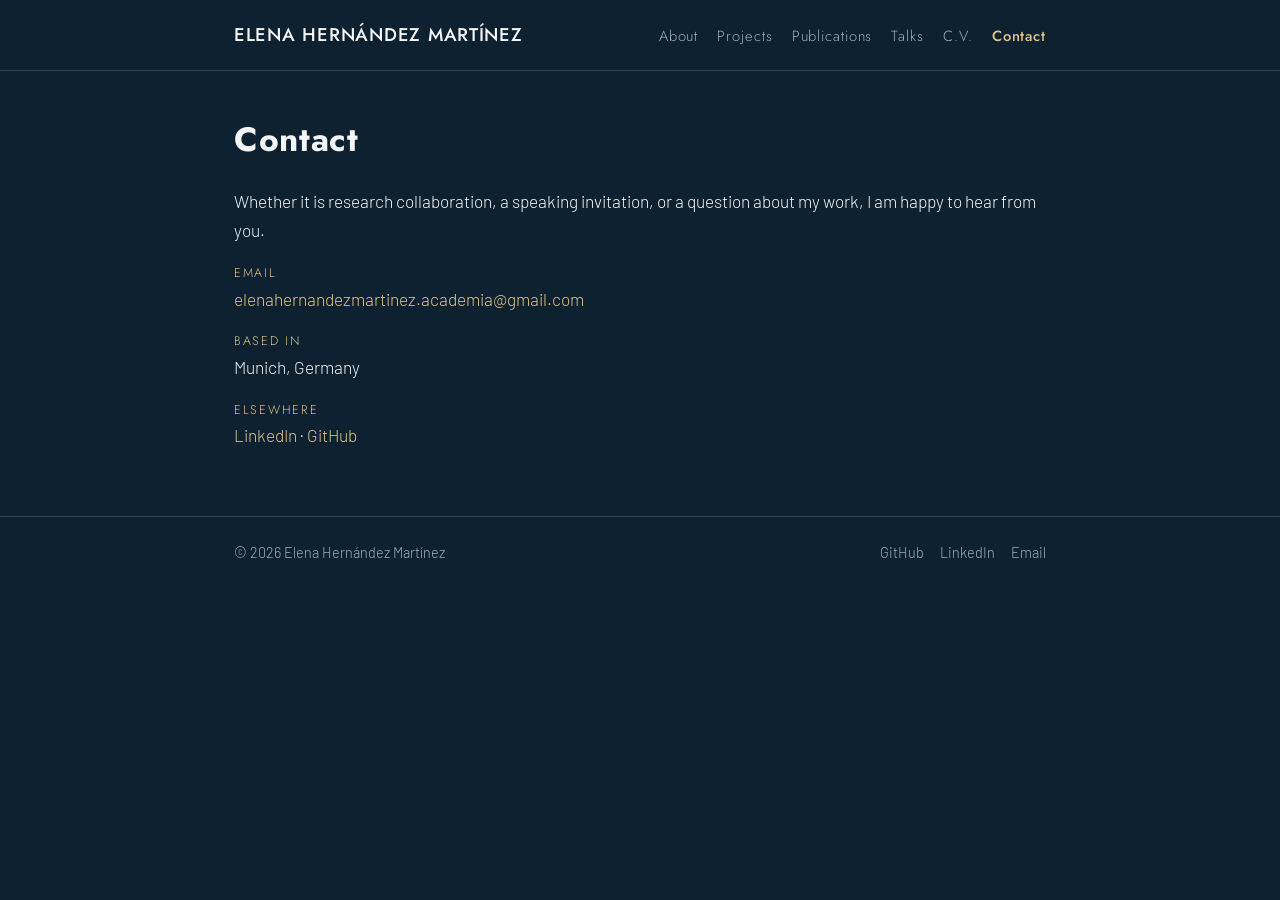
==== contact.html @ 3e2dbad7 "Personal website: initial version Ported from the Wix site with a redesigned homepage (full-screen h" ====
<!DOCTYPE html>
<html lang="en">
<head>
  <meta charset="UTF-8">
  <meta name="viewport" content="width=device-width, initial-scale=1.0">
  <title>Contact · Elena Hernández Martínez</title>
  <link rel="stylesheet" href="css/style.css">
</head>
<body>
  <header>
    <div class="container">
      <a class="site-title" href="index.html">Elena Hernández Martínez</a>
      <nav>
        <a href="index.html">About</a>
        <a href="projects.html">Projects</a>
        <!-- TODO: replace with your actual Google Scholar profile URL -->
        <a href="https://scholar.google.com/citations?user=YOUR_SCHOLAR_ID" target="_blank" rel="noopener">Publications</a>
        <a href="talks.html">Talks</a>
        <a href="cv.html">C.V.</a>
        <a href="contact.html" class="active">Contact</a>
      </nav>
    </div>
  </header>

  <main>
    <div class="container">
      <h1>Contact</h1>
      <p>
        Whether it is research collaboration, a speaking invitation, or a question
        about my work, I am happy to hear from you.
      </p>

      <span class="fact">
        <span class="fact-label">Email</span>
        <a href="mailto:elenahernandezmartinez.academia@gmail.com">elenahernandezmartinez.academia@gmail.com</a>
      </span>
      <span class="fact">
        <span class="fact-label">Based in</span>
        Munich, Germany
      </span>
      <span class="fact">
        <span class="fact-label">Elsewhere</span>
        <a href="https://www.linkedin.com/in/elenahernandezmartinez" target="_blank" rel="noopener">LinkedIn</a> ·
        <a href="https://github.com/EHernandez-dev" target="_blank" rel="noopener">GitHub</a>
      </span>
    </div>
  </main>

  <footer>
    <div class="container">
      <span>© 2026 Elena Hernández Martínez</span>
      <div class="social-links">
        <a href="https://github.com/EHernandez-dev" target="_blank" rel="noopener">GitHub</a>
        <a href="https://www.linkedin.com/in/elenahernandezmartinez" target="_blank" rel="noopener">LinkedIn</a>
        <a href="mailto:elenahernandezmartinez.academia@gmail.com">Email</a>
      </div>
    </div>
  </footer>
</body>
</html>
---- css/style.css ----
/* Theme ported from the original Wix site:
   navy #0d2130 / #0e2f4c, slate #58758c / #9db1bf, gold accent #e4c58a,
   Futura-style headings (Jost), DIN-style body (Barlow) */

@import url('https://fonts.googleapis.com/css2?family=Jost:wght@400;500;700&family=Barlow:wght@300;400;600&display=swap');

:root {
  --bg: #0d2130;
  --bg-alt: #0e2f4c;
  --text: #f4f6f8;
  --muted: #9db1bf;
  --slate: #58758c;
  --accent: #e4c58a;
  --accent-hover: #f0d7a8;
  --border: rgba(157, 177, 191, 0.25);
  --card-bg: #0e2f4c;
  --heading-font: "Jost", "Futura", sans-serif;
  --body-font: "Barlow", "DIN Next", sans-serif;
}

* {
  margin: 0;
  padding: 0;
  box-sizing: border-box;
}

body {
  font-family: var(--body-font);
  font-weight: 300;
  background: var(--bg);
  color: var(--text);
  line-height: 1.7;
  font-size: 1.08rem;
}

a {
  color: var(--accent);
  text-decoration: none;
}

a:hover {
  color: var(--accent-hover);
  text-decoration: underline;
}

.container {
  max-width: 860px;
  margin: 0 auto;
  padding: 0 1.5rem;
}

/* Header and navigation */
header {
  position: sticky;
  top: 0;
  z-index: 100;
  border-bottom: 1px solid var(--border);
  padding: 1.2rem 0;
  background: var(--bg);
}

header .container {
  display: flex;
  flex-wrap: wrap;
  align-items: baseline;
  justify-content: space-between;
  gap: 0.8rem;
}

.site-title {
  font-family: var(--heading-font);
  font-size: 1.15rem;
  font-weight: 500;
  letter-spacing: 0.04em;
  text-transform: uppercase;
  color: var(--text);
}

.site-title:hover {
  text-decoration: none;
  color: var(--accent);
}

nav {
  display: flex;
  flex-wrap: wrap;
  gap: 1.2rem;
  font-family: var(--heading-font);
  font-size: 0.92rem;
  letter-spacing: 0.06em;
}

nav a {
  color: var(--muted);
}

nav a:hover {
  color: var(--accent);
  text-decoration: none;
}

nav a.active {
  color: var(--accent);
  font-weight: 500;
}

/* Hero (homepage): full-screen cosmic web, name centered, fades to soft white */
.hero {
  position: relative;
  min-height: 100vh;
  background: url("../assets/hero-bg.jpg") center / cover no-repeat;
  display: flex;
  flex-direction: column;
}

.hero::before {
  content: "";
  position: absolute;
  inset: 0;
  background: linear-gradient(
    180deg,
    rgba(13, 33, 48, 0.7) 0%,
    rgba(13, 33, 48, 0.25) 35%,
    rgba(13, 33, 48, 0) 48%,
    rgba(13, 33, 48, 0.08) 60%,
    rgba(13, 33, 48, 0.22) 70%,
    rgba(13, 33, 48, 0.45) 79%,
    rgba(13, 33, 48, 0.7) 87%,
    rgba(13, 33, 48, 0.9) 94%,
    #0d2130 100%
  );
}

.hero header {
  position: fixed;
  top: 0;
  left: 0;
  right: 0;
  background: transparent;
  border-bottom: 1px solid rgba(255, 255, 255, 0.15);
  transition: background 0.25s ease, border-color 0.25s ease;
}

.hero header.solid {
  background: rgba(13, 33, 48, 0.92);
  border-color: var(--border);
  backdrop-filter: blur(6px);
  -webkit-backdrop-filter: blur(6px);
}

.hero-text {
  position: relative;
  margin: auto;
  text-align: center;
  padding: 2rem 0;
}

.hero-text h1 {
  font-size: clamp(1.5rem, 4.6vw, 3.6rem);
  font-weight: 500;
  white-space: nowrap;
  line-height: 1.12;
  margin-bottom: 0.8rem;
  color: #fff;
  text-shadow: 0 2px 20px rgba(13, 33, 48, 0.85);
}

.hero-text .tagline {
  color: var(--accent);
  font-family: var(--heading-font);
  font-weight: 400;
  letter-spacing: 0.2em;
  text-transform: uppercase;
  font-size: 1.02rem;
  margin: 0;
  text-shadow: 0 1px 12px rgba(13, 33, 48, 0.9);
}

.hero-scroll {
  position: relative;
  align-self: center;
  margin-bottom: 1.1rem;
  color: var(--slate);
  font-size: 1.4rem;
  animation: hero-bob 2s ease-in-out infinite;
}

@keyframes hero-bob {
  0%, 100% { transform: translateY(0); }
  50% { transform: translateY(8px); }
}

/* Main content */
main {
  padding: 2.5rem 0 3rem;
}

h1,
h2,
h3 {
  font-family: var(--heading-font);
  letter-spacing: 0.02em;
}

h1 {
  font-size: 2.1rem;
  font-weight: 700;
  margin-bottom: 1.2rem;
}

h2 {
  font-size: 1.4rem;
  font-weight: 500;
  color: var(--accent);
  margin: 2.2rem 0 0.8rem;
}

h3 {
  font-size: 1.12rem;
  font-weight: 500;
  margin: 1.4rem 0 0.5rem;
}

p {
  margin-bottom: 1rem;
}

.subtitle {
  color: var(--muted);
  font-size: 1.15rem;
  margin-top: -0.8rem;
  margin-bottom: 1.5rem;
}

/* About section on homepage */
.intro {
  display: flex;
  gap: 2.5rem;
  align-items: center;
  flex-wrap: wrap;
}

.intro-text {
  flex: 1 1 380px;
}

.profile-photo {
  width: 220px;
  height: 220px;
  object-fit: cover;
  border-radius: 50%;
  border: 3px solid var(--accent);
  flex-shrink: 0;
}

/* Cards for simulations overview */
.card-grid {
  display: grid;
  grid-template-columns: repeat(auto-fit, minmax(220px, 1fr));
  gap: 1.2rem;
  margin-top: 1.5rem;
}

.card {
  display: block;
  background: var(--card-bg);
  border: 1px solid var(--border);
  border-radius: 10px;
  overflow: hidden;
  color: var(--text);
  transition: border-color 0.15s ease, transform 0.15s ease;
}

.card:hover {
  text-decoration: none;
  color: var(--text);
  border-color: var(--accent);
  transform: translateY(-2px);
}

.card img {
  width: 100%;
  aspect-ratio: 16 / 10;
  object-fit: cover;
  display: block;
  background: var(--bg-alt);
}

.card-body {
  padding: 0.9rem 1rem;
}

.card-body h3 {
  margin: 0 0 0.3rem;
}

.card-body p {
  margin: 0;
  color: var(--muted);
  font-size: 0.92rem;
}

/* Theme carousel (Projects page): full-bleed rotating strip under the header */
.banner-img {
  position: absolute;
  inset: 0;
  background-size: cover;
  background-position: center;
}

.carousel {
  position: relative;
  min-height: 45vh;
  overflow: hidden;
  border-bottom: 1px solid var(--border);
}

.carousel .slide {
  position: absolute;
  inset: 0;
  display: flex;
  align-items: flex-end;
  opacity: 0;
  transition: opacity 0.9s ease;
}

.carousel .slide.active {
  opacity: 1;
}

.carousel .slide::before {
  content: "";
  position: absolute;
  inset: 0;
  background: linear-gradient(180deg, rgba(13, 33, 48, 0.1) 30%, rgba(13, 33, 48, 0.88) 100%);
  z-index: 1;
}

.carousel .banner-text {
  position: relative;
  z-index: 2;
  width: 100%;
  max-width: 860px;
  margin: 0 auto;
  padding: 0 1.5rem 1.8rem;
}

.carousel .banner-text h2 {
  margin: 0 0 0.3rem;
  color: #fff;
}

.carousel .banner-text p {
  margin: 0;
  color: var(--muted);
  max-width: 60ch;
}

/* Ken Burns: slow zoom while a slide is active */
.carousel .slide .banner-img {
  transform: scale(1);
}

.carousel .slide.active .banner-img {
  animation: kenburns 7s ease-out forwards;
}

@keyframes kenburns {
  from { transform: scale(1); }
  to { transform: scale(1.08); }
}

@media (prefers-reduced-motion: reduce) {
  .carousel .slide.active .banner-img {
    animation: none;
  }
}

.slide-kicker {
  display: block;
  font-family: var(--heading-font);
  color: var(--accent);
  font-size: 0.78rem;
  letter-spacing: 0.16em;
  text-transform: uppercase;
  margin-bottom: 0.4rem;
}

.carousel-ctrl {
  position: absolute;
  bottom: 1rem;
  left: 1.4rem;
  z-index: 3;
  display: flex;
  align-items: center;
  gap: 0.7rem;
  font-family: var(--heading-font);
  color: var(--muted);
  font-size: 0.85rem;
  letter-spacing: 0.1em;
}

.carousel-ctrl button {
  border: 1px solid var(--accent);
  background: rgba(13, 33, 48, 0.55);
  color: var(--accent);
  border-radius: 50%;
  width: 30px;
  height: 30px;
  cursor: pointer;
  font-size: 0.9rem;
}

.carousel-ctrl button:hover {
  background: rgba(228, 197, 138, 0.25);
}

.carousel-dots {
  position: absolute;
  bottom: 1.1rem;
  right: 1.4rem;
  z-index: 3;
  display: flex;
  gap: 0.5rem;
}

.carousel-dots button {
  width: 11px;
  height: 11px;
  border-radius: 50%;
  border: 1px solid var(--accent);
  background: transparent;
  cursor: pointer;
  padding: 0;
}

.carousel-dots button.on {
  background: var(--accent);
}

/* Project list (Projects page) */
.section-label {
  font-family: var(--heading-font);
  color: var(--slate);
  font-size: 0.85rem;
  letter-spacing: 0.16em;
  text-transform: uppercase;
  margin: 2.5rem 0 0.6rem;
}

.list-row {
  display: grid;
  grid-template-columns: 3.2rem 1fr 120px;
  gap: 1.6rem;
  align-items: center;
  padding: 1.4rem 0;
  border-top: 1px solid var(--border);
  color: var(--text);
}

.list-row:last-of-type {
  border-bottom: 1px solid var(--border);
}

.list-row:hover {
  text-decoration: none;
  color: var(--text);
}

.list-row:hover h2 {
  color: var(--accent);
}

@media (max-width: 600px) {
  .list-row {
    grid-template-columns: 2.4rem 1fr;
  }
  .list-thumb {
    display: none;
  }
}

.list-num {
  font-family: var(--heading-font);
  color: var(--slate);
  font-size: 1.5rem;
}

.list-row h2 {
  margin: 0 0 0.25rem;
  color: var(--text);
  font-size: 1.25rem;
  transition: color 0.15s ease;
}

.list-row p {
  margin: 0;
  color: var(--muted);
  font-size: 0.96rem;
}

.list-thumb {
  width: 120px;
  height: 80px;
  border-radius: 8px;
  overflow: hidden;
  border: 1px solid var(--border);
}

.list-thumb > * {
  display: block;
  width: 100%;
  height: 100%;
}

.list-thumb img {
  object-fit: cover;
}

/* Placeholder banner art until real images are added */
.ph-cluster {
  background:
    radial-gradient(circle at 60% 45%, rgba(244, 246, 248, 0.9) 0%, rgba(157, 177, 191, 0.5) 12%, rgba(14, 47, 76, 0) 45%),
    radial-gradient(circle at 30% 65%, rgba(228, 197, 138, 0.5) 0%, rgba(14, 47, 76, 0) 30%),
    radial-gradient(circle at 75% 75%, rgba(157, 177, 191, 0.4) 0%, rgba(14, 47, 76, 0) 25%),
    #0e2f4c;
}

.ph-ml {
  background:
    linear-gradient(rgba(228, 197, 138, 0.15) 1px, transparent 1px),
    linear-gradient(90deg, rgba(228, 197, 138, 0.15) 1px, transparent 1px),
    radial-gradient(circle at 50% 50%, rgba(228, 197, 138, 0.35) 0%, rgba(13, 33, 48, 0) 55%),
    #0e2f4c;
  background-size: 28px 28px, 28px 28px, 100% 100%, 100% 100%;
}

.ph-speech {
  background:
    repeating-linear-gradient(
      90deg,
      rgba(228, 197, 138, 0.55) 0 3px,
      transparent 3px 14px
    ),
    linear-gradient(180deg, rgba(14, 47, 76, 0.2) 0%, rgba(14, 47, 76, 0.9) 100%),
    #0e2f4c;
  background-size: 100% 42%, 100% 100%, 100% 100%;
  background-position: center, center, center;
  background-repeat: no-repeat;
}

/* Talks list */
.talk-list {
  list-style: none;
}

.talk-list li {
  padding: 0.75rem 0;
  border-bottom: 1px solid var(--border);
}

.talk-date {
  color: var(--accent);
  font-family: var(--heading-font);
  font-size: 0.85rem;
  letter-spacing: 0.08em;
  text-transform: uppercase;
  display: block;
}

/* Buttons */
.button {
  display: inline-block;
  background: var(--accent);
  color: var(--bg);
  padding: 0.55rem 1.3rem;
  border-radius: 4px;
  font-family: var(--heading-font);
  font-weight: 500;
  letter-spacing: 0.05em;
  border: none;
  font-size: 1rem;
  cursor: pointer;
}

.button:hover {
  background: var(--accent-hover);
  color: var(--bg);
  text-decoration: none;
}

/* Contact facts */
.fact {
  display: block;
  margin: 1.1rem 0;
}

.fact-label {
  font-family: var(--heading-font);
  color: var(--accent);
  font-size: 0.78rem;
  letter-spacing: 0.14em;
  text-transform: uppercase;
  display: block;
}

/* Figures and media */
figure {
  margin: 1.5rem 0;
}

figure img {
  max-width: 100%;
  border-radius: 8px;
  border: 1px solid var(--border);
}

figcaption {
  color: var(--muted);
  font-size: 0.88rem;
  margin-top: 0.4rem;
}

.video-links {
  display: flex;
  gap: 1rem;
  flex-wrap: wrap;
  margin: 1rem 0;
}

/* Footer */
footer {
  border-top: 1px solid var(--border);
  padding: 1.5rem 0 2rem;
  color: var(--muted);
  font-size: 0.9rem;
}

footer .container {
  display: flex;
  justify-content: space-between;
  flex-wrap: wrap;
  gap: 0.8rem;
}

.social-links {
  display: flex;
  gap: 1rem;
}

.social-links a {
  color: var(--muted);
}

.social-links a:hover {
  color: var(--accent);
}
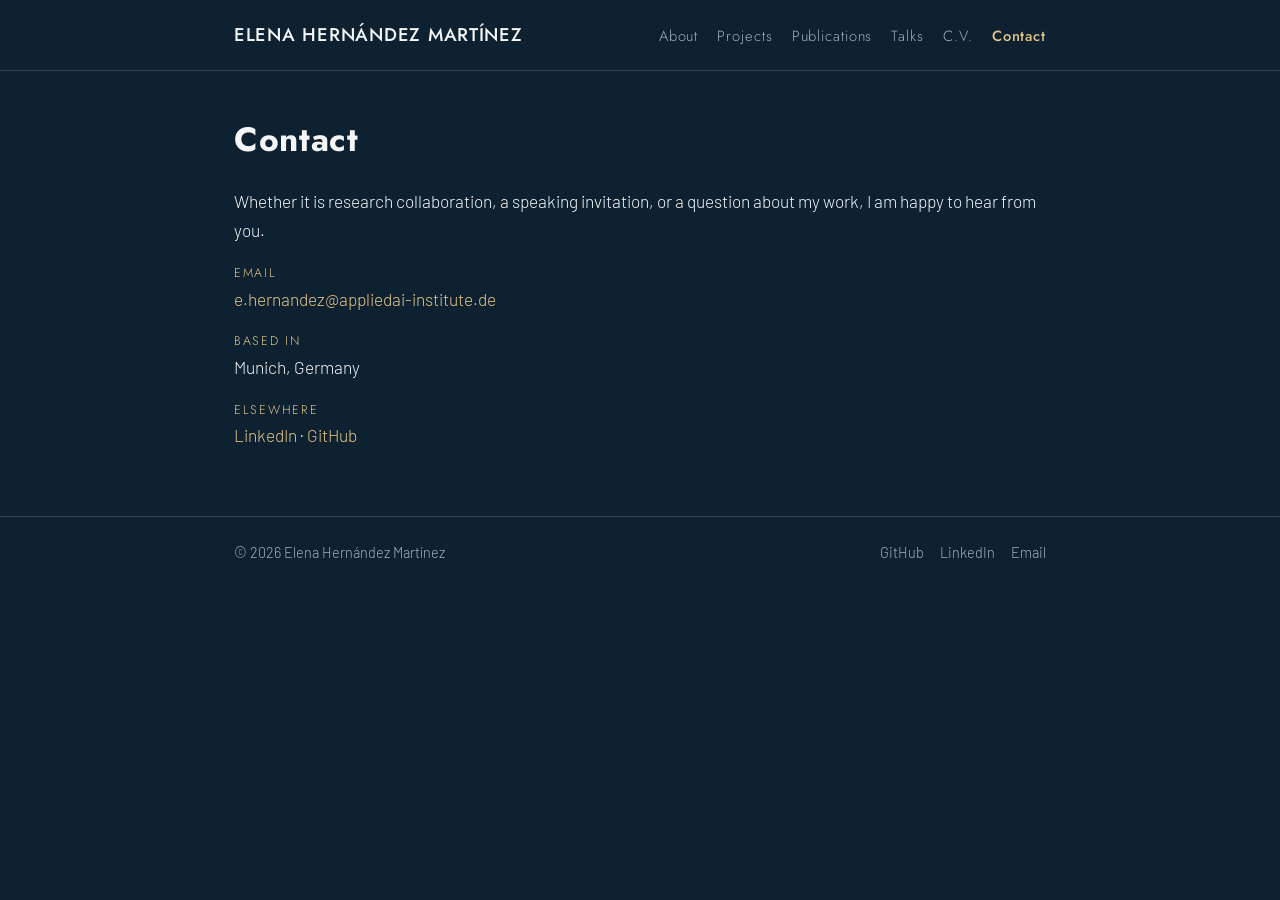
==== commit f8af52e5: "Homepage: About button in hero, welcome heading, new email address - Gold 'About me' button below th" ====
--- a/contact.html
+++ b/contact.html
@@ -32,7 +32,7 @@
 
       <span class="fact">
         <span class="fact-label">Email</span>
-        <a href="mailto:elenahernandezmartinez.academia@gmail.com">elenahernandezmartinez.academia@gmail.com</a>
+        <a href="mailto:e.hernandez@appliedai-institute.de">e.hernandez@appliedai-institute.de</a>
       </span>
       <span class="fact">
         <span class="fact-label">Based in</span>
@@ -52,7 +52,7 @@
       <div class="social-links">
         <a href="https://github.com/EHernandez-dev" target="_blank" rel="noopener">GitHub</a>
         <a href="https://www.linkedin.com/in/elenahernandezmartinez" target="_blank" rel="noopener">LinkedIn</a>
-        <a href="mailto:elenahernandezmartinez.academia@gmail.com">Email</a>
+        <a href="mailto:e.hernandez@appliedai-institute.de">Email</a>
       </div>
     </div>
   </footer>
--- a/css/style.css
+++ b/css/style.css
@@ -22,6 +22,10 @@
   margin: 0;
   padding: 0;
   box-sizing: border-box;
+}
+
+html {
+  scroll-behavior: smooth;
 }
 
 body {
@@ -176,6 +180,10 @@
   text-shadow: 0 1px 12px rgba(13, 33, 48, 0.9);
 }
 
+.hero-cta {
+  margin-top: 1.6rem;
+}
+
 .hero-scroll {
   position: relative;
   align-self: center;
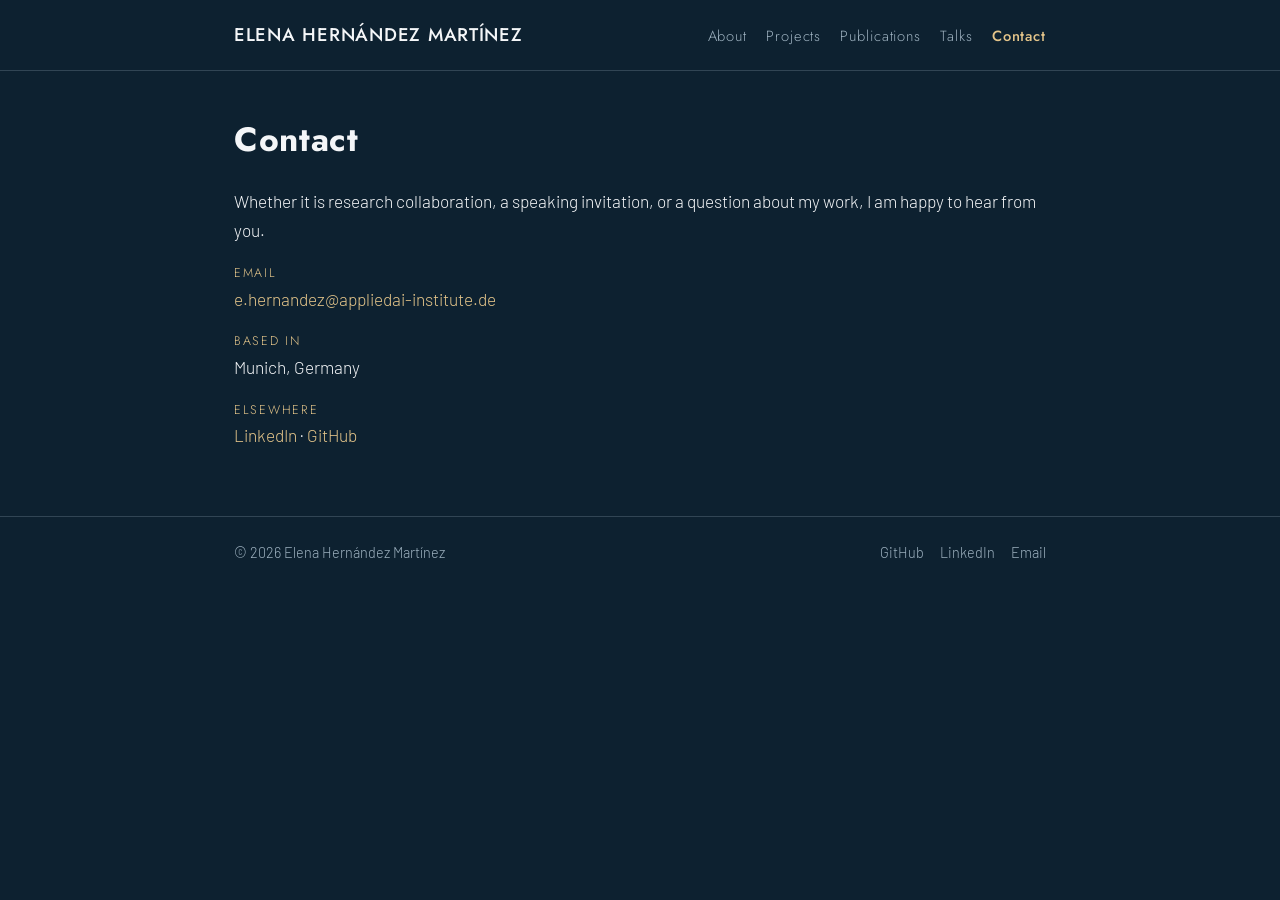
==== commit fb2acaed: "Remove C.V. entry from the navigation" ====
--- a/contact.html
+++ b/contact.html
@@ -13,10 +13,8 @@
       <nav>
         <a href="index.html">About</a>
         <a href="projects.html">Projects</a>
-        <!-- TODO: replace with your actual Google Scholar profile URL -->
-        <a href="https://scholar.google.com/citations?user=YOUR_SCHOLAR_ID" target="_blank" rel="noopener">Publications</a>
+        <a href="https://scholar.google.com/citations?user=gg4NFnoAAAAJ" target="_blank" rel="noopener">Publications</a>
         <a href="talks.html">Talks</a>
-        <a href="cv.html">C.V.</a>
         <a href="contact.html" class="active">Contact</a>
       </nav>
     </div>
--- a/css/style.css
+++ b/css/style.css
@@ -181,21 +181,35 @@
 }
 
 .hero-cta {
-  margin-top: 1.6rem;
-}
-
-.hero-scroll {
-  position: relative;
-  align-self: center;
-  margin-bottom: 1.1rem;
-  color: var(--slate);
-  font-size: 1.4rem;
+  display: inline-flex;
+  align-items: center;
+  justify-content: center;
+  width: 52px;
+  height: 52px;
+  margin-top: 1.8rem;
+  border-radius: 50%;
+  border: 1px solid var(--accent);
+  color: var(--accent);
+  font-size: 1.3rem;
   animation: hero-bob 2s ease-in-out infinite;
+  transition: background 0.2s ease;
+}
+
+.hero-cta:hover {
+  background: rgba(228, 197, 138, 0.18);
+  color: var(--accent-hover);
+  text-decoration: none;
 }
 
 @keyframes hero-bob {
   0%, 100% { transform: translateY(0); }
-  50% { transform: translateY(8px); }
+  50% { transform: translateY(6px); }
+}
+
+@media (prefers-reduced-motion: reduce) {
+  .hero-cta {
+    animation: none;
+  }
 }
 
 /* Main content */
@@ -525,38 +539,6 @@
   object-fit: cover;
 }
 
-/* Placeholder banner art until real images are added */
-.ph-cluster {
-  background:
-    radial-gradient(circle at 60% 45%, rgba(244, 246, 248, 0.9) 0%, rgba(157, 177, 191, 0.5) 12%, rgba(14, 47, 76, 0) 45%),
-    radial-gradient(circle at 30% 65%, rgba(228, 197, 138, 0.5) 0%, rgba(14, 47, 76, 0) 30%),
-    radial-gradient(circle at 75% 75%, rgba(157, 177, 191, 0.4) 0%, rgba(14, 47, 76, 0) 25%),
-    #0e2f4c;
-}
-
-.ph-ml {
-  background:
-    linear-gradient(rgba(228, 197, 138, 0.15) 1px, transparent 1px),
-    linear-gradient(90deg, rgba(228, 197, 138, 0.15) 1px, transparent 1px),
-    radial-gradient(circle at 50% 50%, rgba(228, 197, 138, 0.35) 0%, rgba(13, 33, 48, 0) 55%),
-    #0e2f4c;
-  background-size: 28px 28px, 28px 28px, 100% 100%, 100% 100%;
-}
-
-.ph-speech {
-  background:
-    repeating-linear-gradient(
-      90deg,
-      rgba(228, 197, 138, 0.55) 0 3px,
-      transparent 3px 14px
-    ),
-    linear-gradient(180deg, rgba(14, 47, 76, 0.2) 0%, rgba(14, 47, 76, 0.9) 100%),
-    #0e2f4c;
-  background-size: 100% 42%, 100% 100%, 100% 100%;
-  background-position: center, center, center;
-  background-repeat: no-repeat;
-}
-
 /* Talks list */
 .talk-list {
   list-style: none;
@@ -612,15 +594,51 @@
   display: block;
 }
 
+/* Key-number strip (project pages) */
+.stat-row {
+  display: flex;
+  flex-wrap: wrap;
+  gap: 1.2rem;
+  margin: 1.8rem 0;
+}
+
+.stat {
+  flex: 1 1 150px;
+  background: var(--card-bg);
+  border: 1px solid var(--border);
+  border-radius: 10px;
+  padding: 1rem 1.2rem;
+}
+
+.stat .num {
+  font-family: var(--heading-font);
+  color: var(--accent);
+  font-size: 1.7rem;
+  display: block;
+}
+
+.stat .lbl {
+  color: var(--muted);
+  font-size: 0.88rem;
+}
+
 /* Figures and media */
 figure {
   margin: 1.5rem 0;
 }
 
-figure img {
+figure img,
+figure video {
   max-width: 100%;
   border-radius: 8px;
   border: 1px solid var(--border);
+}
+
+figure video {
+  background: #000;
+  display: block;
+  width: 100%;
+  height: auto;
 }
 
 figcaption {
